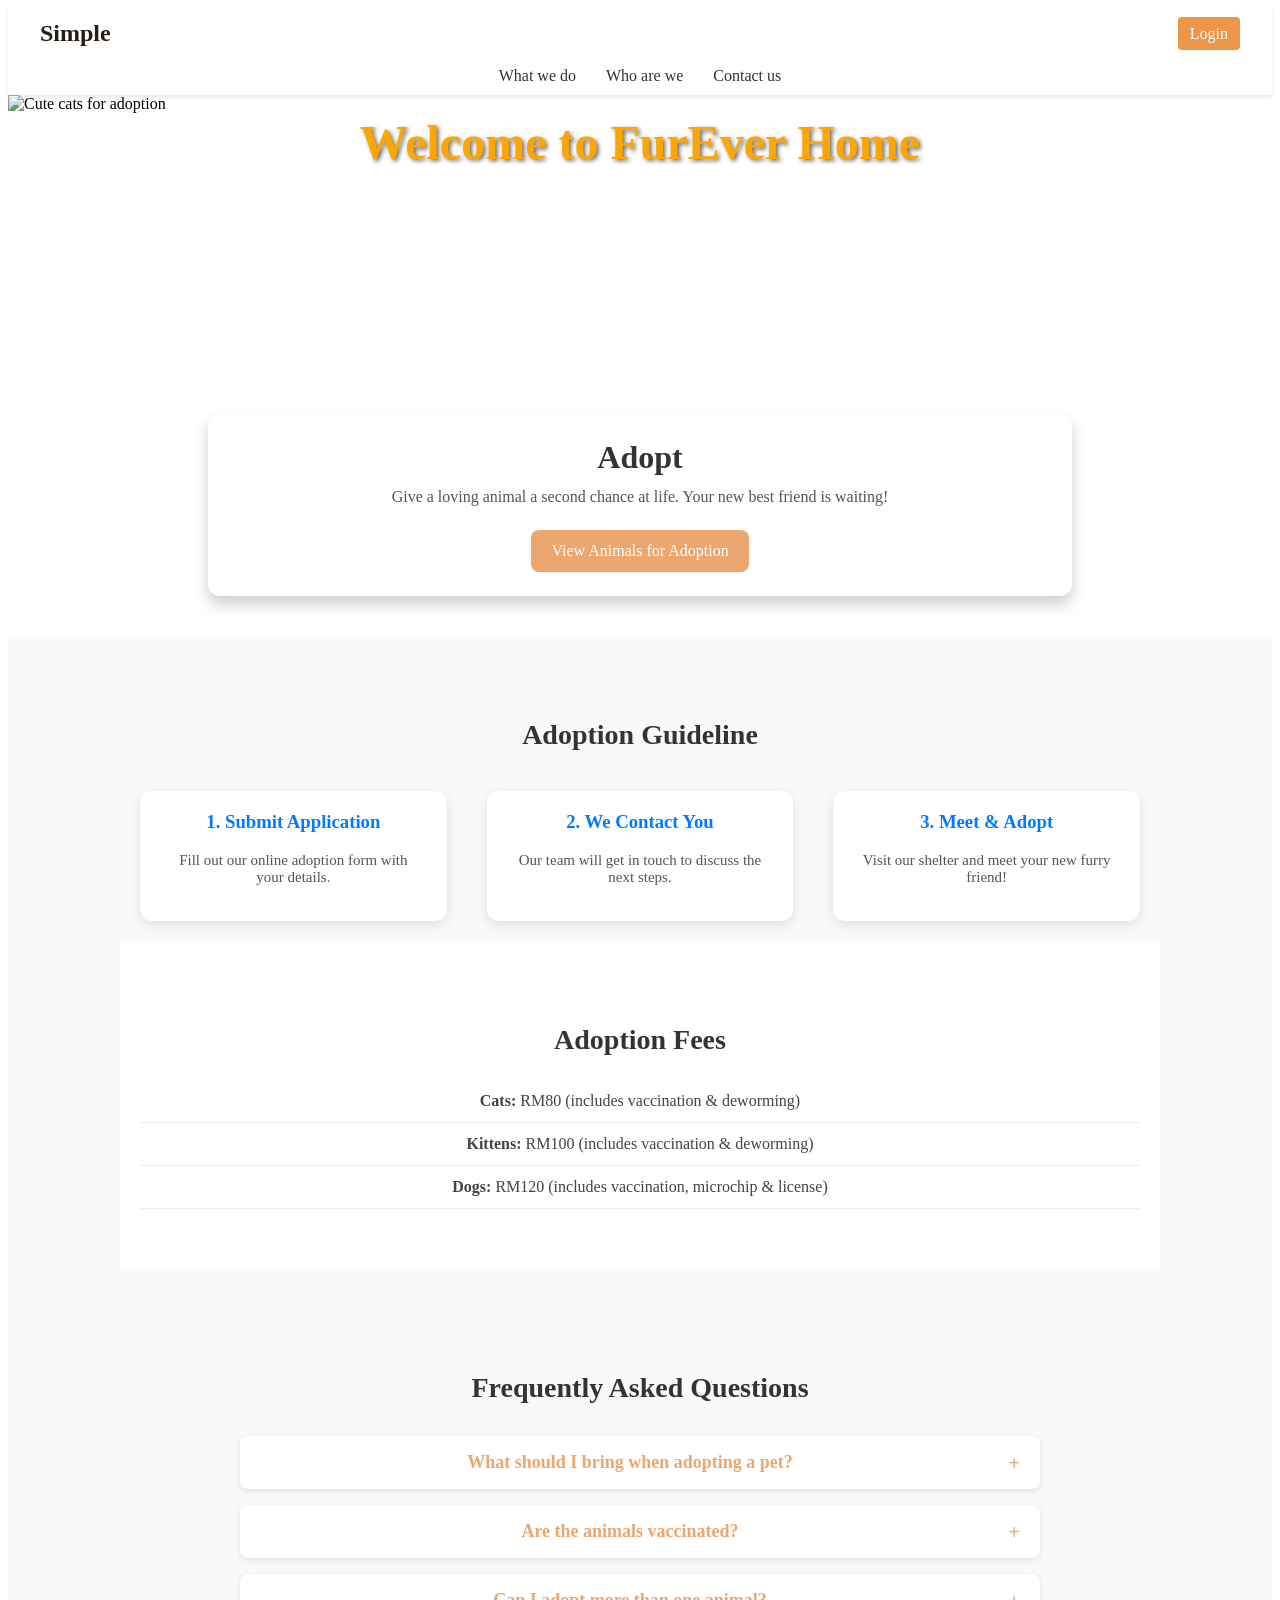
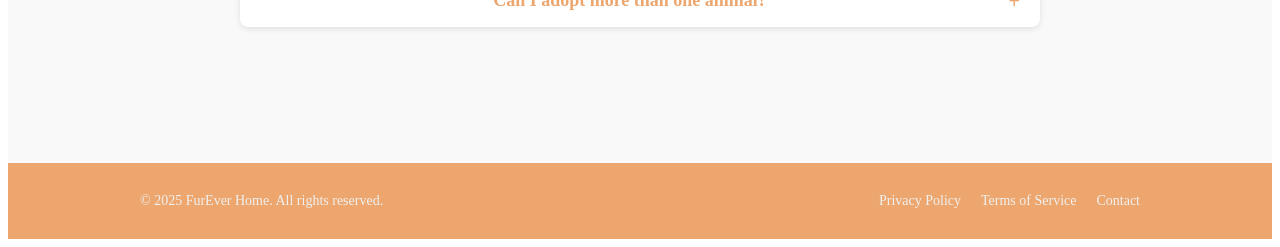
==== index.html @ b03e03f4 "Co-authored-by: Sioh Ying Yi <siohyingyi@users.noreply.github.com> Co-authored-by: Tan Keqin <tkeqin" ====
<!DOCTYPE html>
<html lang="en">
<head>
  <meta charset="UTF-8" />
  <meta name="viewport" content="width=device-width, initial-scale=1.0"/>
  <title>FurEver Home</title>
  <link rel="stylesheet" href="style.css" />

  <!--Favicon-->
  <link rel="icon" href="favicon.ico" type="image/x-icon" />
</head>
<body>
  <nav>
    <div class="container">
      <a href="index.html" class="brand">Simple</a>
      <ul class="nav-links">
        <li><a href="login.php" class="btn-adopt">Login</a></li>
        
      </ul>
      <div class="menu-toggle">☰</div>
    </div>

    <!-- Bottom Centered Navigation -->
    <div class="bottom-nav">
      <ul class="centered-links">
        <li><a href="#">What we do</a></li>
        <li><a href="#">Who are we</a></li>
        <li><a href="#">Contact us</a></li>
      </ul>
    </div>
  </nav>

  <main>
    <div class="hero-section">
      <img src="img/banner.jpg" alt="Cute cats for adoption" class="hero-image" />
      <h1 class="hero-text">Welcome to FurEver Home</h1>
    </div>

    <!-- Floating Card Section -->
  <div class="adopt-box">
    <h2>Adopt</h2>
    <p>Give a loving animal a second chance at life. Your new best friend is waiting!</p>
    <a href="cats_list_guest.html" class="adopt-btn">View Animals for Adoption</a>
  </div>

    <section class="adoption-steps">
    <h2>Adoption Guideline</h2>
    <div class="steps-container">
      <div class="step">
        <h3>1. Submit Application</h3>
        <p>Fill out our online adoption form with your details.</p>
      </div>
      <div class="step">
        <h3>2. We Contact You</h3>
        <p>Our team will get in touch to discuss the next steps.</p>
      </div>
      <div class="step">
        <h3>3. Meet & Adopt</h3>
        <p>Visit our shelter and meet your new furry friend!</p>
      </div>
    </div>   
  
    <section class="adoption-fees">
      <h2>Adoption Fees</h2>
      <ul>
        <li><strong>Cats:</strong> RM80 (includes vaccination & deworming)</li>
        <li><strong>Kittens:</strong> RM100 (includes vaccination & deworming)</li>
        <li><strong>Dogs:</strong> RM120 (includes vaccination, microchip & license)</li>
      </ul>
    </section>

    <section class="adoption-faqs">
        <h2>Frequently Asked Questions</h2>

        <details>
          <summary>What should I bring when adopting a pet?</summary>
          <p>You’ll need to bring your identification and payment. We also recommend bringing a carrier or leash.</p>
        </details>

      <details>
        <summary>Are the animals vaccinated?</summary>
        <p>Yes. All animals are vaccinated, dewormed, and medically checked before adoption.</p>
      </details>

      <details>
        <summary>Can I adopt more than one animal?</summary>
        <p>Yes, depending on availability and your home readiness assessment.</p>
      </details>
    </section>
  </main>

  <footer class="site-footer">
  <div class="footer-container">
    <div class="footer-left">
      <p>&copy; 2025 FurEver Home. All rights reserved.</p>
    </div>
    <div class="footer-right">
      <a href="#">Privacy Policy</a>
      <a href="#">Terms of Service</a>
      <a href="#">Contact</a>
    </div>
  </div>
</footer>

</body>
</html>
---- style.css ----
nav {
  background: #fff;
  box-shadow: 0 2px 4px rgba(0,0,0,0.1);
}

nav .container {
  display: flex;
  justify-content: space-between;
  align-items: center;
  max-width: 1200px;
  margin: 0 auto;
  padding: 12px 24px;
}

/* Hamburger toggle (hidden on desktop) */
.menu-toggle {
  display: none;
  font-size: 1.5rem;
  background: none;
  border: none;
  cursor: pointer;
}

/* Brand title */
.brand {
  font-size: 1.5rem;
  font-weight: bold;
  color: #251d17;
  text-decoration: none;
}

/* Nav links, inline */
.nav-links {
  display: flex;
  gap: 20px;
  list-style: none;
  margin: 0;
  padding: 0;
}

.nav-links a {
  text-decoration: none;
  color: #251d17;
  padding: 8px 12px;
  font-weight: 500;
  transition: color 0.3s;
}

.nav-links a:hover {
  color: #ed9647;
}

/* Primary button style */
.nav-links .btn-adopt {
  background: #ed9647;
  color: #fff;
  border-radius: 4px;
  transition: background 0.3s;
}

.nav-links .btn-adopt:hover {
  background: #d5843e;
}

/* Responsive: show hamburger, hide links */
@media (max-width: 768px) {
  .menu-toggle {
    display: block;
  }
  .nav-links {
    display: none;
  }
}


/* ==============================
   CAT LIST & CARDS
   ============================== */
.cat-list {
  display: grid;
  grid-template-columns: repeat(auto-fill, minmax(220px, 1fr));
  gap: 24px;
  max-width: 1200px;
  margin: 0 auto;
  padding: 24px;
}

.cat-card {
  background: #fff;
  border-radius: 8px;
  box-shadow: 0 1px 3px rgba(0,0,0,0.1);
  display: flex;
  flex-direction: column;
  overflow: hidden;
}

.cat-card img {
  width: 100%;
  height: 160px;
  object-fit: cover;
}

.cat-card .info {
  flex: 1;
  padding: 16px;
}

.cat-card h2 {
  margin: 0 0 8px;
  font-size: 1.25rem;
  color: #251d17;
}

.cat-card p {
  margin: 4px 0;
  font-size: 0.9rem;
  color: #555;
}

.cat-card .actions {
  display: flex;
  gap: 8px;
  padding: 16px;
  border-top: 1px solid #eee;
}

.cat-card .actions a {
  flex: 1;
  text-align: center;
  padding: 8px 0;
  border-radius: 4px;
  text-decoration: none;
  font-weight: 500;
  transition: background 0.3s;
}

.cat-card .actions .btn-detail {
  background: #f5f5f5;
  color: #251d17;
}

.cat-card .actions .btn-detail:hover {
  background: #eee;
}

.cat-card .actions .btn-adopt {
  background: #ed9647;
  color: #fff;
}

.cat-card .actions .btn-adopt:hover {
  background: #d5843e;
}


/*login*/
body.account-login {
  background: #f9f9f9;
  font-family: 'Helvetica Neue', Arial, sans-serif;
  color: #251d17;
}
.account-container {
  max-width: 380px;
  margin: 60px auto;
  background: #fff;
  padding: 32px;
  box-shadow: 0 2px 6px rgba(0,0,0,0.1);
  border-radius: 8px;
}

/* 2. Headings */
.reset-password h2,
.login-form h1, .register-form h1 {
  margin: 0 0 8px;
  font-weight: 400;
  font-style: bold;
}
.reset-password p {
  margin: 0 0 24px;
  color: #555;
  font-size: 0.95rem;
}

/* 3. Forms */
form {
  display: flex;
  flex-direction: column;
}
label {
  margin-bottom: 4px;
  font-weight: 500;
  font-size: 0.95rem;
}
input {
  margin-bottom: 20px;
  padding: 10px 12px;
  border: 1px solid #ddd;
  border-radius: 4px;
  font-size: 1rem;
}

/* 4. Buttons & links */
.btn {
  background: #ed9647;
  color: #fff;
  border: none;
  border-radius: 4px;
  padding: 12px 0;
  font-size: 1rem;
  cursor: pointer;
  text-align: center;
  text-decoration: none;
  margin-bottom: 12px;
  transition: background 0.3s;
}
.btn:hover {
  background: #d5843e;
}
.btn.cancel {
  background: transparent;
  color: #251d17;
  border: 1px solid #ddd;
}
.btn.cancel:hover {
  background: #f5f5f5;
}

/* 5. Utility links */
.forgot-password {
  text-align: right;
  margin-top: 5px;
  margin-bottom: 10px;
}

.forgot-password a,
.create-account a, 
.cancel a {
  color: #251d17;
  text-decoration: none;
  font-weight: 500;

}
.forgot-password a:hover,
.create-account a:hover,
 .cancel a:hover{
  text-decoration: underline;
}
.create-account {
  text-align: center;
  margin-top: 12px;
}

/*dashboard menu*/
/* Bottom Nav: centered links below */
.bottom-nav {
  margin-top: 8px;
  padding-bottom: 10px;
}

.centered-links {
  list-style: none;
  display: flex;
  justify-content: center;
  gap: 30px;
  margin: 0;
  padding: 0;
}

.centered-links li a {
  text-decoration: none;
  color: #333;
  font-weight: 500;
  transition: color 0.3s;
}

.centered-links li a:hover {
  color: #ed9647;
}

.hero-section {
  position: relative;
  width: 100%;
  height: 400px; /* Adjust height as needed */
  overflow: hidden;
}

.hero-image {
  width: 100%;
  height: 100%;
  object-fit: cover; /* This keeps the image full-size without stretching */
}

.hero-text {
  position: absolute;
  top: 20px; /* Distance from top */
  left: 50%;
  transform: translateX(-50%);
  color: orange;
  font-size: 48px;
  font-weight: bold;
  text-shadow: 2px 2px 4px rgba(0,0,0,0.6);
  margin: 0;
}

/* Floating Box */
.adopt-box {
  background-color: #ffffff;
  box-shadow: 0 8px 16px rgba(0,0,0,0.2);
  width: 80%;
  max-width: 800px;
  margin: -80px auto 40px auto; /* Pulls box up over image */
  padding: 24px 32px;
  text-align: center;
  border-radius: 12px;
  position: relative;
  z-index: 1;
}

.adopt-box h2 {
  margin: 0;
  font-size: 32px;
  color: #333;
}

.adopt-box p {
  margin: 12px 0 24px;
  color: #555;
  font-size: 16px;
}

.adopt-btn {
  display: inline-block;
  background-color: rgb(236, 166, 110);
  color: #fff;
  padding: 12px 20px;
  text-decoration: none;
  border-radius: 8px;
  font-weight: 500;
  transition: background-color 0.3s ease;
}

.adopt-btn:hover {
  background-color: #0056b3;
}

/*adoption guideline*/
.adoption-steps {
  background-color: #f9f9f9;
  padding: 60px 20px;
  text-align: center;
}

.adoption-steps h2 {
  font-size: 28px;
  margin-bottom: 40px;
  color: #333;
}

.steps-container {
  display: flex;
  flex-direction: row;
  justify-content: center;
  gap: 40px;
  flex-wrap: wrap;
  max-width: 1000px;
  margin: auto;
}

.step {
  background-color: #fff;
  padding: 20px 24px;
  border-radius: 12px;
  box-shadow: 0 4px 12px rgba(0,0,0,0.1);
  max-width: 280px;
  flex: 1;
}

.step h3 {
  margin-top: 0;
  color: #007bff;
}

.step p {
  color: #555;
  font-size: 15px;
}

/*adoption fees*/
.adoption-fees {
  background-color: #fff;
  padding: 60px 20px;
  max-width: 1000px;
  margin: 20px auto;
  text-align: center;

}

.adoption-fees h2 {
  font-size: 28px;
  margin-bottom: 24px;
  color: #333;
}

.adoption-fees ul {
  list-style-type: none;
  padding: 0;
  margin: 0;
}

.adoption-fees li {
  font-size: 16px;
  padding: 12px 0;
  border-bottom: 1px solid #eee;
  color: #444;
}

/*adoption faqs*/
.adoption-faqs {
  background-color: #f9f9f9;
  padding: 60px 20px;
  max-width: 800px;
  margin: auto;
  border-radius: 8px;
}

.adoption-faqs h2 {
  font-size: 28px;
  margin-bottom: 32px;
  text-align: center;
  color: #333;
}

details {
  margin-bottom: 16px;
  padding: 16px 20px;
  background: #fff;
  border-radius: 8px;
  box-shadow: 0 2px 6px rgba(0,0,0,0.1);
  position: relative;
}

summary {
  font-size: 18px;
  font-weight: 600;
  color: rgb(236, 166, 110);
  cursor: pointer;
  list-style: none;
  padding-right: 20px;
  position: relative;
}

/* Remove default triangle */
summary::-webkit-details-marker {
  display: none;
}
summary::marker {
  display: none;
}

/* Plus/Minus Icon */
summary::after {
  content: "+";
  position: absolute;
  right: 0;
  top: 0;
  font-size: 20px;
  color: rgb(236, 166, 110);
}

/* When open, change to minus */
details[open] summary::after {
  content: "−";
}

details p {
  margin: 8px 0 0;
  color: #555;
  font-size: 15px;
}



/*footer*/
.site-footer {
  background-color: rgb(236, 166, 110);
  color: #f0f0f0;
  padding: 30px 20px;
  font-size: 14px;
}

.footer-container {
  max-width: 1000px;
  margin: auto;
  display: flex;
  justify-content: space-between;
  flex-wrap: wrap;
  align-items: center;
}

.footer-left p {
  margin: 0;
}

.footer-right {
  display: flex;
  gap: 20px;
  flex-wrap: wrap;
}

.footer-right a {
  color: #f0f0f0;
  text-decoration: none;
  transition: color 0.3s;
}

.footer-right a:hover {
  color: #007bff;
}

/*adoptform*/

.adoptform-container {
    max-width: 1000px; 
    margin: 60px auto;
    background: #fff;
    padding: 40px;  
    box-shadow: 0 2px 6px rgba(0,0,0,0.1);
    border-radius: 8px;
    align-items: flex-start;
}

.form-group {
    display: flex;
    flex-direction: column;  
    margin-bottom: 16px;  
    text-align: left;
    flex: 1;
}

.form-group label {
    font-weight: bold;
    margin-bottom: 6px;  
    font-size: 16px;
}

.form-group input,
.form-group select,
.form-group textarea {
    padding: 10px;
    font-size: 16px;
    border: 1px solid #ddd;
    border-radius: 4px;
    width: 100%;  
}

.form-row {
    display: flex;
    justify-content: space-between;
    margin-left: 0;
    gap: 50px;
}

.radio-group-centered {
  display: flex;
  flex-direction: column;
  align-items: flex-start;     
  gap: 10px;
  margin-top: 10px;
}

.radio-option {
  display: flex;
  align-items: center;
  font-size: 16px;
  color: #000;
}

.radio-option input[type="radio"] {
  margin-right: 8px;
}


/*user profile*/
.profile-container {
  display: flex;
  gap: 30px;
  max-width: 800px;
  margin: 30px auto;
  padding: 20px;
  background-color: #fdfdfd;
  border-radius: 12px;
  box-shadow: 0 4px 10px rgba(0,0,0,0.08);
  align-items: flex-start;
  font-family: sans-serif;
}

/* Left section: Avatar + name */
.profile-left {
  text-align: center;
  flex: 0 0 150px;
}

.profile-avatar {
  width: 150px;
  height: 150px;         /* Equal height = square */
  border-radius: 10px;  
  object-fit: cover;
  margin-bottom: 10px;
  border: solid #0056b3;
}

/* Right section: Welcome and form */
.profile-right {
  flex: 1;
}

.welcome-text {
  font-size: 18px;
  font-weight: 600;
  margin-bottom: 10px;
}

input {
  display: block;
  width: 100%;
  padding: 10px;
  margin: 8px 0;
  border: 1px solid #ccc;
  border-radius: 6px;
}

/* Button Styles */
.edit-btn,
.save-btn,
.cancel-btn {
  padding: 8px 18px;
  border-radius: 6px;
  border: none;
  cursor: pointer;
  font-size: 14px;
  margin-right: 10px;
}

.edit-btn, .save-btn {
  background-color: #4CAF50;
  color: white;
}

.cancel-btn {
  background-color: #ccc;
  color: #333;
}

/*dash*/

.user-dashboard {
  max-width: 800px;
  margin: 30px auto;
  padding: 20px;
  background: #fdfdfd;
  border-radius: 12px;
  box-shadow: 0 4px 10px rgba(0,0,0,0.08);
  font-family: Arial, sans-serif;
}

/* Tabs */
.profile-tabs {
  display: flex;
  gap: 10px;
  margin-bottom: 20px;
  flex-wrap: wrap;
}

.tab-button {
  flex: 1;
  padding: 10px 14px;
  background: #eee;
  border: none;
  border-radius: 6px;
  cursor: pointer;
  transition: 0.2s;
}

.tab-button:hover {
  background: #ddd;
}

.tab-button.active-tab {
  background: #4CAF50;
  color: white;
}

/* Tab Content */
.tab-content {
  display: none;
}

.tab-content ul {
  list-style: none;
  padding-left: 0;
}

.tab-content li {
  padding: 8px 0;
  border-bottom: 1px solid #ccc;
}

.feedback-form textarea {
  width: 100%;
  min-height: 80px;
  padding: 10px;
  margin-bottom: 10px;
  border-radius: 6px;
  border: 1px solid #ccc;
  resize: vertical;
}

.feedback-form button {
  background: #4CAF50;
  color: white;
  padding: 8px 14px;
  border: none;
  border-radius: 6px;
  cursor: pointer;
}
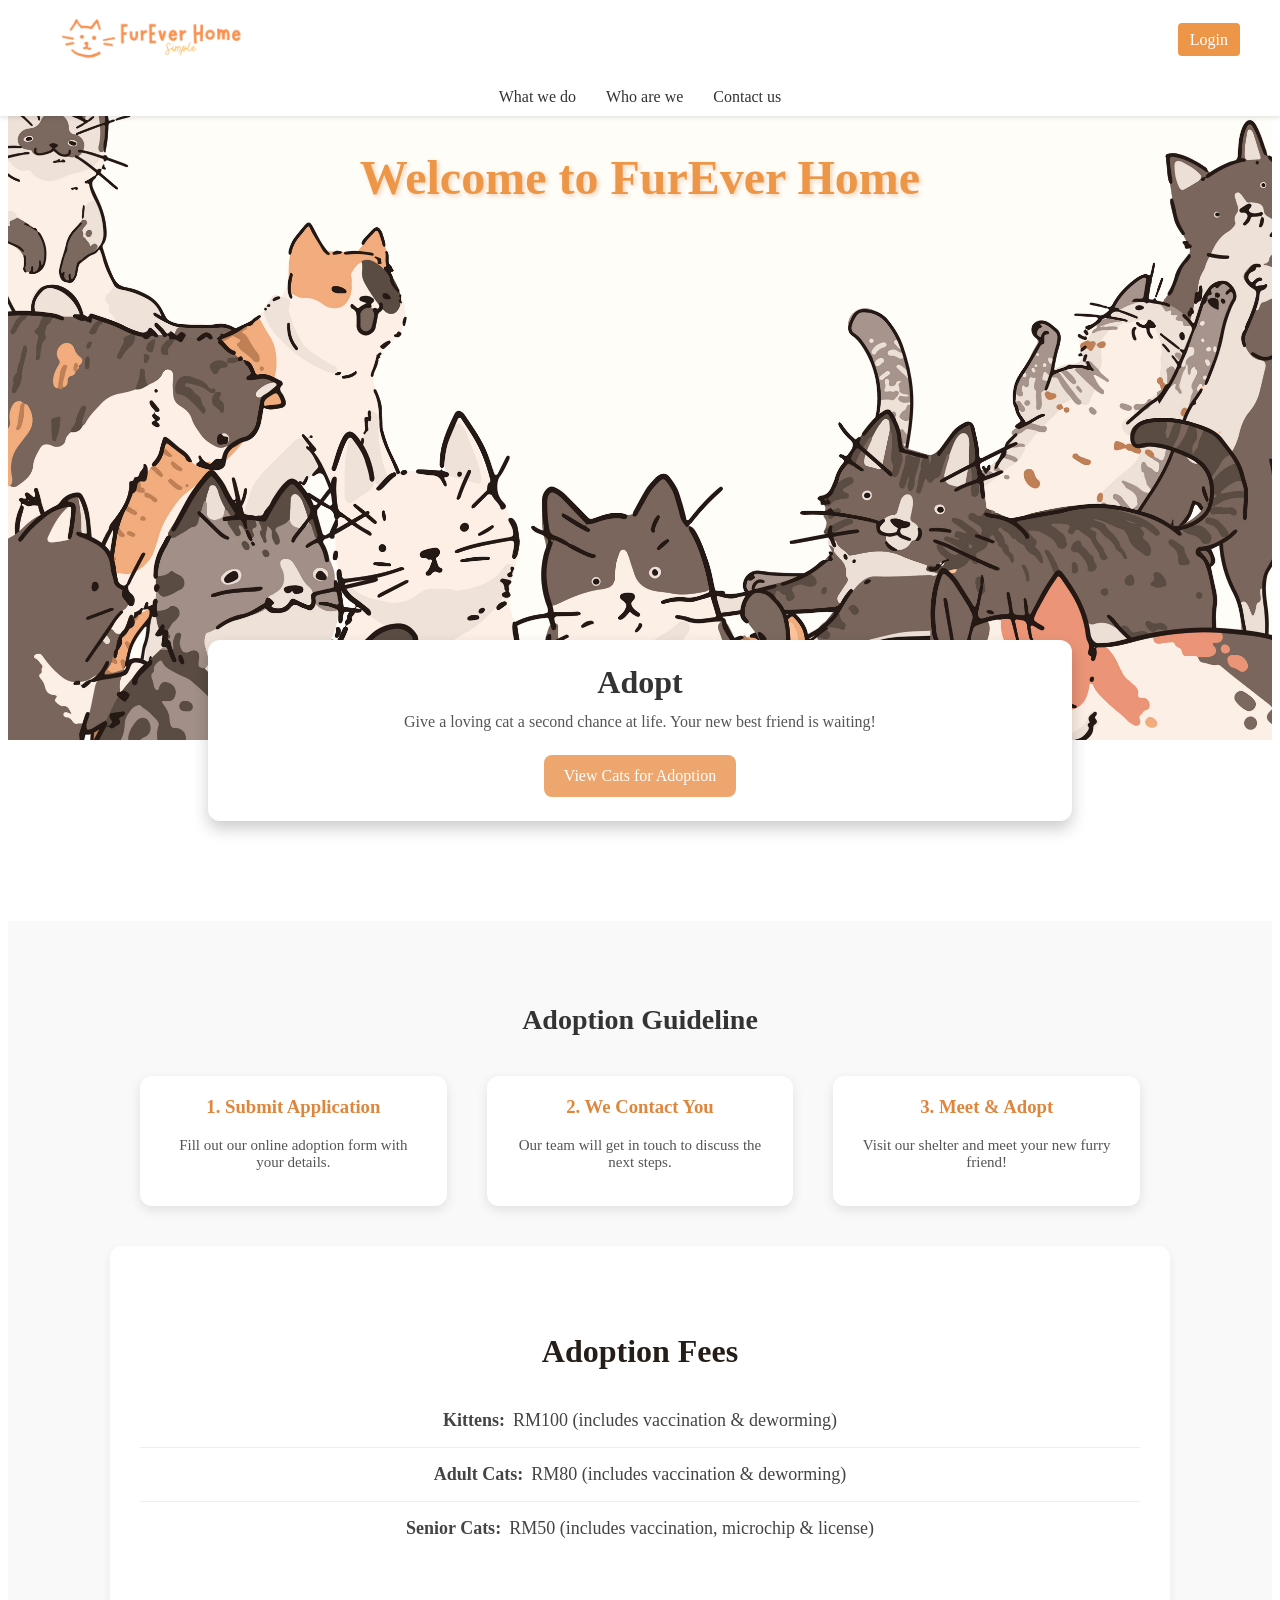
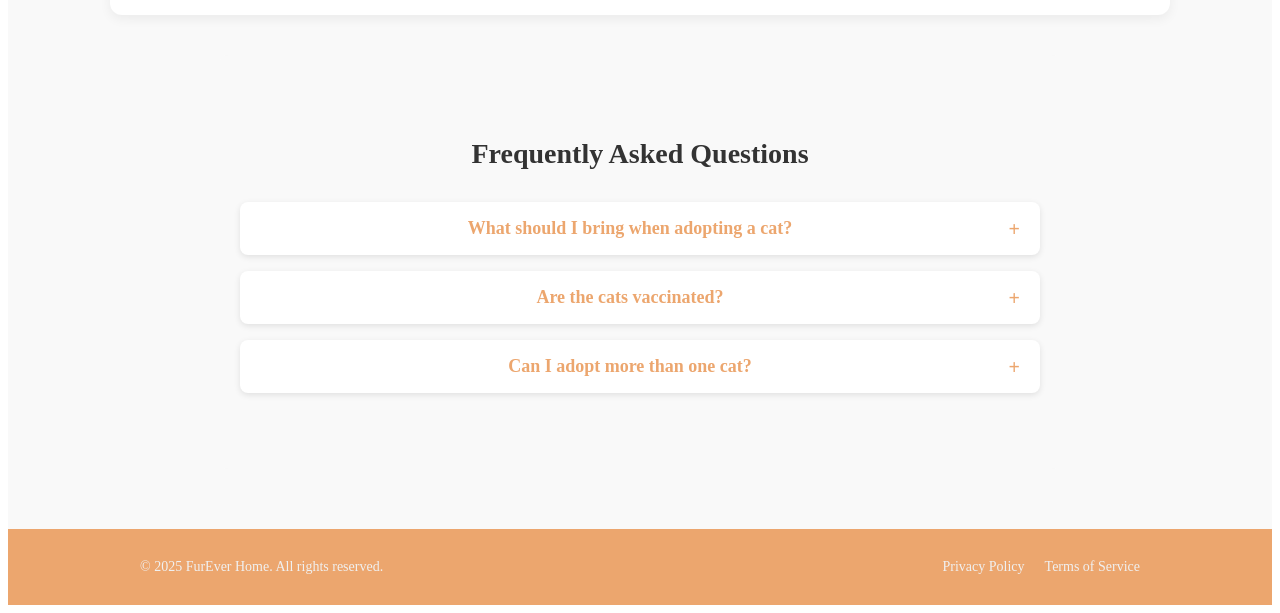
==== commit a0389bfa: "yes" ====
--- a/index.html
+++ b/index.html
@@ -7,29 +7,46 @@
   <link rel="stylesheet" href="style.css" />
 
   <!--Favicon-->
-  <link rel="icon" href="favicon.ico" type="image/x-icon" />
+  <link rel="icon" href="img/favicon.ico" type="image/x-icon" />
 </head>
 <body>
   <nav>
     <div class="container">
-      <a href="index.html" class="brand">Simple</a>
+      <!-- Dynamic logo link -->
+      <a href="index.html" class="brand">
+        <img src="img/fureverhomeLogo.png" alt="FureverHome Logo">
+      </a>
       <ul class="nav-links">
         <li><a href="login.php" class="btn-adopt">Login</a></li>
-        
       </ul>
-      <div class="menu-toggle">☰</div>
+      <div class="menu-toggle" id="menu-toggle">☰</div>
     </div>
+
+    
 
     <!-- Bottom Centered Navigation -->
     <div class="bottom-nav">
       <ul class="centered-links">
-        <li><a href="#">What we do</a></li>
-        <li><a href="#">Who are we</a></li>
-        <li><a href="#">Contact us</a></li>
+        <li><a href="what_We_do.html">What we do</a></li>
+        <li><a href="who_we_are.html">Who are we</a></li>
+        <li><a href="contact_us.html">Contact us</a></li>
       </ul>
     </div>
   </nav>
 
+  <section id="dashboard">
+  <div class="side-menu" id="side-menu">
+  <ul>
+    <li><a href="login.php" class="btn-adopt">Login</a></li>
+    <li><a href="register.php" class="btn-adopt">Sign Up</a></li> 
+    <li><a href="cat_list_guest.php" class="btn-adopt">Cat List</a></li> 
+    <li><a href="index.html" class="btn-adopt">Home</a></li> 
+
+  </ul>
+  </div>
+  </section>
+
+<section>
   <main>
     <div class="hero-section">
       <img src="img/banner.jpg" alt="Cute cats for adoption" class="hero-image" />
@@ -37,11 +54,11 @@
     </div>
 
     <!-- Floating Card Section -->
-  <div class="adopt-box">
-    <h2>Adopt</h2>
-    <p>Give a loving animal a second chance at life. Your new best friend is waiting!</p>
-    <a href="cats_list_guest.html" class="adopt-btn">View Animals for Adoption</a>
-  </div>
+    <div class="adopt-box">
+      <h2>Adopt</h2>
+      <p>Give a loving cat a second chance at life. Your new best friend is waiting!</p>
+      <a href="cat_list_guest.php" class="adopt-btn">View Cats for Adoption</a>
+    </div>
 
     <section class="adoption-steps">
     <h2>Adoption Guideline</h2>
@@ -63,9 +80,9 @@
     <section class="adoption-fees">
       <h2>Adoption Fees</h2>
       <ul>
-        <li><strong>Cats:</strong> RM80 (includes vaccination & deworming)</li>
         <li><strong>Kittens:</strong> RM100 (includes vaccination & deworming)</li>
-        <li><strong>Dogs:</strong> RM120 (includes vaccination, microchip & license)</li>
+        <li><strong>Adult Cats:</strong> RM80 (includes vaccination & deworming)</li>
+        <li><strong>Senior Cats:</strong> RM50 (includes vaccination, microchip & license)</li>
       </ul>
     </section>
 
@@ -73,22 +90,22 @@
         <h2>Frequently Asked Questions</h2>
 
         <details>
-          <summary>What should I bring when adopting a pet?</summary>
+          <summary>What should I bring when adopting a cat?</summary>
           <p>You’ll need to bring your identification and payment. We also recommend bringing a carrier or leash.</p>
         </details>
 
       <details>
-        <summary>Are the animals vaccinated?</summary>
-        <p>Yes. All animals are vaccinated, dewormed, and medically checked before adoption.</p>
+        <summary>Are the cats vaccinated?</summary>
+        <p>Yes. All cats are vaccinated, dewormed, and medically checked before adoption.</p>
       </details>
 
       <details>
-        <summary>Can I adopt more than one animal?</summary>
+        <summary>Can I adopt more than one cat?</summary>
         <p>Yes, depending on availability and your home readiness assessment.</p>
       </details>
     </section>
   </main>
-
+</section>
   <footer class="site-footer">
   <div class="footer-container">
     <div class="footer-left">
@@ -97,11 +114,12 @@
     <div class="footer-right">
       <a href="#">Privacy Policy</a>
       <a href="#">Terms of Service</a>
-      <a href="#">Contact</a>
+      
     </div>
   </div>
 </footer>
 
+<script src="menu.js"></script>
 </body>
 </html>
 
--- a/style.css
+++ b/style.css
@@ -1,7 +1,23 @@
+
+
 nav {
   background: #fff;
   box-shadow: 0 2px 4px rgba(0,0,0,0.1);
-}
+  position: fixed;
+    top: 0;
+    left: 0;
+    width: 100%;
+  z-index: 1000;
+}
+
+section{
+  margin-top: 100px;
+}
+
+.register-form, .login-form {
+  margin-top: 0;
+}
+
 
 nav .container {
   display: flex;
@@ -29,6 +45,10 @@
   text-decoration: none;
 }
 
+.brand img {
+  height: 50px;
+}
+
 /* Nav links, inline */
 .nav-links {
   display: flex;
@@ -56,21 +76,111 @@
   color: #fff;
   border-radius: 4px;
   transition: background 0.3s;
+  
 }
 
 .nav-links .btn-adopt:hover {
   background: #d5843e;
+  color: #fff; 
+}
+
+/* Initial setup for the side menu */
+.side-menu {
+  position: fixed;
+  top: calc(var(--navbar-height, 82.5px)); /* Default value 82px, can be adjusted dynamically */
+  right: -250px; /* Hide menu offscreen initially */
+  width: 250px;
+  height: 100%;
+  background-color: #fff;
+  box-shadow: -2px 0 5px rgba(0, 0, 0, 0.2);
+  z-index: 1000;
+  transition: right 0.3s ease; /* Slide effect */
+}
+
+#dashboard .side-menu, #index .side-menu {
+  top: calc(36.5px + var(--navbar-height, 82px)); /* Adjust for dashboard page if needed */
+}
+
+/* When the menu is active, slide it in */
+.side-menu.open {
+  right: 0;
+}
+
+/* Style for the menu items */
+.side-menu ul {
+  list-style: none;
+  padding: 20px;
+  margin: 0;
+}
+
+.side-menu ul li {
+  margin-bottom: 20px;
+}
+
+.side-menu ul li a {
+  text-decoration: none;
+  color: #251d17;
+  font-weight: 500;
+  font-size: 18px;
+  display: block;
+}
+
+/* Hamburger button style */
+.menu-toggle {
+  font-size: 2rem;
+  cursor: pointer;
+  padding: 10px;
 }
 
 /* Responsive: show hamburger, hide links */
 @media (max-width: 768px) {
+  section{
+    margin-top: 130px;
+  }
   .menu-toggle {
     display: block;
   }
   .nav-links {
     display: none;
   }
-}
+  .cat-list {
+    display: grid;
+    grid-template-columns: repeat(2, 1fr); /* Create 2 columns */
+    gap: 16px; /* Adjust the gap between items */
+    max-width: 100%; /* Ensure the container takes the full width */
+    padding: 16px;
+  }
+
+  .cat-card {
+    max-width: 80%; /* Ensure the card takes up the full available width */
+    margin: 0 auto; /* Center the card within the grid */
+  }
+}
+
+@media (min-width: 769px) {
+  /* Hide the side menu on larger screens */
+  .side-menu {
+    display: none;
+  }
+
+  /* Show normal navigation links on larger screens */
+  .nav-links {
+    display: flex; /* Show the normal navbar links */
+  }
+
+  /* Hide hamburger menu button on larger screens */
+  .menu-toggle {
+    display: none;
+  }
+
+    body.menu-open {
+    padding-right: 0; /* No content shift when menu is not shown */
+  }
+
+  
+
+}
+
 
 
 /* ==============================
@@ -95,9 +205,20 @@
 }
 
 .cat-card img {
-  width: 100%;
-  height: 160px;
-  object-fit: cover;
+    max-width: 100%;
+    object-fit: cover;
+    border-radius: 12px;
+    box-shadow: 0 4px 8px rgba(0, 0, 0, 0.2);
+    margin-top: 10px;
+    transition: transform 0.3s ease;
+    text-align: center;
+    
+}
+
+
+
+.cat-card img:hover,.cat-image:hover  {
+    transform: scale(1.05);
 }
 
 .cat-card .info {
@@ -150,6 +271,50 @@
 
 .cat-card .actions .btn-adopt:hover {
   background: #d5843e;
+}
+/* Enhanced Cat Detail Container */
+.catdetail-container {
+  margin-top: 120px;
+  padding: 50px;
+  max-width: 800px;
+  margin-left: auto;
+  margin-right: auto;
+  border: 1px solid #ddd;
+  border-radius: 12px;
+  background-color: #fff;
+  box-shadow: 0 8px 16px rgba(0,0,0,0.1);
+  margin-bottom: 20px;
+}
+
+/* Cat Image Styling */
+.cat-image {
+    max-width: 20%;
+    object-fit: cover;
+    border-radius: 12px;
+    box-shadow: 0 4px 8px rgba(0, 0, 0, 0.2);
+    margin-top: 10px;
+    transition: transform 0.3s ease;
+}
+
+.cat-image:hover {
+  transform: scale(1.05);
+}
+
+/* Headings and Text */
+.catdetail-container h2 {
+  font-size: 2rem;
+  color: #251d17;
+  margin-bottom: 16px;
+}
+
+.catdetail-container p {
+  font-size: 1rem;
+  color: #555;
+  line-height: 1.5;
+}
+
+.catdetail-container strong {
+  color: #ed9647;
 }
 
 
@@ -255,6 +420,7 @@
 .bottom-nav {
   margin-top: 8px;
   padding-bottom: 10px;
+
 }
 
 .centered-links {
@@ -280,26 +446,33 @@
 .hero-section {
   position: relative;
   width: 100%;
-  height: 400px; /* Adjust height as needed */
+  height: 50vw; /* Adjust height as needed */
   overflow: hidden;
+  /*margin-top: 2px;*/
+  z-index: 0;
 }
 
 .hero-image {
+  position: relative;
   width: 100%;
   height: 100%;
   object-fit: cover; /* This keeps the image full-size without stretching */
+  display: block;
+  z-index: 0;
 }
 
 .hero-text {
+    font-family: 'Comic Sans MS', 'Chalkboard SE', 'Patrick Hand', cursive;
   position: absolute;
-  top: 20px; /* Distance from top */
+  top: 50px; /* Distance from top */
   left: 50%;
   transform: translateX(-50%);
-  color: orange;
+  color: #ed9647;
   font-size: 48px;
   font-weight: bold;
-  text-shadow: 2px 2px 4px rgba(0,0,0,0.6);
+  text-shadow: 2px 2px 4px rgba(240, 208, 179, 0.904);
   margin: 0;
+  text-align: center;
 }
 
 /* Floating Box */
@@ -308,7 +481,7 @@
   box-shadow: 0 8px 16px rgba(0,0,0,0.2);
   width: 80%;
   max-width: 800px;
-  margin: -80px auto 40px auto; /* Pulls box up over image */
+  margin: -100px auto 40px auto; /* Pulls box up over image */
   padding: 24px 32px;
   text-align: center;
   border-radius: 12px;
@@ -340,7 +513,7 @@
 }
 
 .adopt-btn:hover {
-  background-color: #0056b3;
+  background-color: rgb(177, 124, 82);
 }
 
 /*adoption guideline*/
@@ -373,11 +546,17 @@
   box-shadow: 0 4px 12px rgba(0,0,0,0.1);
   max-width: 280px;
   flex: 1;
+  transition: transform 0.3s ease, box-shadow 0.3s ease;
+}
+
+.step:hover {
+  transform: translateY(-8px);
+  box-shadow: 0 8px 20px rgba(0, 0, 0, 0.15);
 }
 
 .step h3 {
   margin-top: 0;
-  color: #007bff;
+  color: rgb(223, 133, 60);
 }
 
 .step p {
@@ -388,17 +567,20 @@
 /*adoption fees*/
 .adoption-fees {
   background-color: #fff;
-  padding: 60px 20px;
+  padding: 60px 30px;
   max-width: 1000px;
-  margin: 20px auto;
+  margin: 40px auto;
   text-align: center;
+  border-radius: 12px;
+  box-shadow: 0 4px 12px rgba(0, 0, 0, 0.06);
 
 }
 
 .adoption-fees h2 {
-  font-size: 28px;
+  font-size: 32px;
+  font-weight: 600;
   margin-bottom: 24px;
-  color: #333;
+  color: #251d17;
 }
 
 .adoption-fees ul {
@@ -408,10 +590,19 @@
 }
 
 .adoption-fees li {
-  font-size: 16px;
-  padding: 12px 0;
+  font-size: 18px;
+  padding: 16px 0;
   border-bottom: 1px solid #eee;
   color: #444;
+  display: flex;
+  justify-content: center;
+  align-items: center;
+  gap: 8px;
+}
+
+
+.adoption-fees li:last-child {
+  border-bottom: none;
 }
 
 /*adoption faqs*/
@@ -437,6 +628,7 @@
   border-radius: 8px;
   box-shadow: 0 2px 6px rgba(0,0,0,0.1);
   position: relative;
+  transition: box-shadow 0.3s ease;
 }
 
 summary {
@@ -476,6 +668,7 @@
   margin: 8px 0 0;
   color: #555;
   font-size: 15px;
+  padding: 0; 
 }
 
 
@@ -564,8 +757,6 @@
   display: flex;
   flex-direction: column;
   align-items: flex-start;     
-  gap: 10px;
-  margin-top: 10px;
 }
 
 .radio-option {
@@ -580,147 +771,370 @@
 }
 
 
-/*user profile*/
-.profile-container {
-  display: flex;
-  gap: 30px;
-  max-width: 800px;
-  margin: 30px auto;
-  padding: 20px;
-  background-color: #fdfdfd;
+/*user dashboard profile*/
+.userbar-container {
+  margin-top: 5px;
+  display: flex;
+  align-items: center;
+  justify-content: space-between;
+  padding: 3rem 2rem 2rem 2rem;
+  background-color: white;
+  width: auto;
+  border-bottom: 1px solid #ccc;
+}
+
+.userbar-left {
+  display: flex;
+  align-items: center;
+}
+
+.userbar-avatar {
+  width: 50px;
+  height: 50px;
+  border-radius: 50%;
+  object-fit: cover;
+  margin-right: 1rem;
+}
+
+.userbar-greeting {
+  font-size: 1.2rem;
+  font-weight: 500;
+}
+
+.userbar-edit-button {
+  padding: 0.5rem 1rem;
+  font-size: 1rem;
+  border: none;
+  border-radius: 4px;
+  background-color: rgb(236, 166, 110);
+  color: white;
+  cursor: pointer;
+  text-decoration: none;
+}
+
+.userbar-edit-button:hover {
+  background-color: rgb(197, 134, 82);
+}
+
+/* === Dashboard Cards Section === */
+
+.dashboard {
+  display: flex;
+  justify-content: space-between;
+  gap: 2rem;
+  flex-wrap: wrap;
+}
+
+
+/* Shared card style */
+.card {
+  flex: 1 1 45%;
+  background-color: #ffffff;
+  border: 1px solid #ddd;
+  border-radius: 8px;
+  padding: 1.5rem;
+  box-shadow: 0 2px 4px rgba(0, 0, 0, 0.05);
+  margin-bottom: 20px;
+}
+
+
+
+/* History items */
+.history-card {
+  flex: 1 1 45%;
+  background-color: #ffffff;
+  border: 1px solid #ddd;
+  border-radius: 8px;
+  padding: 1.5rem;
+  box-shadow: 0 2px 4px rgba(0, 0, 0, 0.05);
+  margin: 20px 60px 30px 60px;
+}
+
+.history-item {
+  border-top: 1px solid #eee;
+  padding: 1rem 0;
+  display: flex;
+  flex-direction: column;
+  gap: 0.5rem;
+
+}
+
+/* Info section with paragraph + button */
+.history-info {
+  display: flex;
+  justify-content: space-between;
+  align-items: center;
+}
+
+/* Feedback button */
+.toggle-feedback {
+  background-color: #ffd24a;
+  color: #000;
+  border: none;
+  border-radius: 4px;
+  padding: 0.4rem 0.8rem;
+  cursor: pointer;
+  font-size: 0.9rem;
+}
+
+.toggle-feedback:hover {
+  background-color: #e0a800;
+}
+
+.feedback-form {
+  display: none;
+  flex-direction: column;
+  background-color: #ffffff;
+  padding: 1.5rem;
+  margin-top: 1rem;
   border-radius: 12px;
-  box-shadow: 0 4px 10px rgba(0,0,0,0.08);
-  align-items: flex-start;
-  font-family: sans-serif;
-}
-
-/* Left section: Avatar + name */
-.profile-left {
+  box-shadow: 0 4px 20px rgba(0, 0, 0, 0.06);
+  border-left: 5px solid #ffc107;
+  transition: all 0.3s ease-in-out;
+  font-family: 'Segoe UI', Tahoma, Geneva, Verdana, sans-serif;
+    max-width: 100%;         /* Prevents form from overflowing parent */
+  box-sizing: border-box;  /* Includes padding in width calculation */
+}
+
+.feedback-form label {
+  font-weight: 600;
+  color: #333;
+  margin-bottom: 0.5rem;
+}
+
+.feedback-form textarea {
+  width: 100%;
+  padding: 0.75rem 1rem;
+  font-size: 1rem;
+  border-radius: 8px;
+  border: 1px solid #ccc;
+  background-color: #f9f9f9;
+  resize: vertical;
+  margin-bottom: 1rem;
+  transition: border-color 0.3s;
+    max-width: 100%;          /* Prevents text area from stretching beyond */
+  box-sizing: border-box;   /* Prevent padding from causing overflow */
+}
+
+.feedback-form textarea:focus {
+  outline: none;
+  border-color: #ffc107;
+  background-color: #fff;
+}
+
+.feedback-form button[type="submit"] {
+  align-self: flex-start;
+  padding: 0.6rem 1.4rem;
+  background-color: #ffc107;
+  color: white;
+  border: none;
+  border-radius: 8px;
+  font-size: 1rem;
+  cursor: pointer;
+  font-weight: 500;
+  transition: background-color 0.3s ease;
+}
+
+.feedback-form button[type="submit"]:hover {
+  background-color: rgb(236, 166, 110);
+}
+
+/* Optional: style the toggle button to match */
+.toggle-feedback {
+  margin-top: 1rem;
+  padding: 0.6rem 1.4rem;
+  background-color: rgb(236, 166, 110);
+  color: white;
+  border: none;
+  border-radius: 8px;
+  font-weight: 500;
+  cursor: pointer;
+  transition: background-color 0.3s ease;
+}
+
+.toggle-feedback:hover {
+  background-color: #deb744;
+}
+
+/* === Profile Page Styles === */
+
+.profile-page {
+  max-width: 600px;
+  margin: 2rem auto;
+  padding: 2rem;
+  border: 1px solid #ddd;
+  border-radius: 8px;
+  background-color: #fff;
+  box-shadow: 0 2px 8px rgba(0,0,0,0.05);
+}
+
+.profile-page h1 {
   text-align: center;
-  flex: 0 0 150px;
-}
-
-.profile-avatar {
-  width: 150px;
-  height: 150px;         /* Equal height = square */
-  border-radius: 10px;  
+  margin-bottom: 1.5rem;
+}
+
+.profile-form {
+  display: flex;
+  flex-direction: column;
+  gap: 1rem;
+}
+
+/* Avatar Section */
+.avatar-section {
+  display: flex;
+  flex-direction: column;
+  align-items: center;
+  gap: 0.5rem;
+}
+
+.avatar-section img {
+  width: 100px;
+  height: 100px;
+  border-radius: 50%;
   object-fit: cover;
-  margin-bottom: 10px;
-  border: solid #0056b3;
-}
-
-/* Right section: Welcome and form */
-.profile-right {
-  flex: 1;
-}
-
-.welcome-text {
-  font-size: 18px;
-  font-weight: 600;
-  margin-bottom: 10px;
-}
-
-input {
-  display: block;
-  width: 100%;
+  border: 2px solid #ccc;
+}
+
+.avatar-section input[type="file"] {
+  font-size: 0.9rem;
+}
+
+
+.profile-form label {
+  display: flex;
+  flex-direction: column;
+  font-weight: 500;
+}
+
+.profile-form input {
+  padding: 0.5rem;
+  font-size: 1rem;
+  border: 1px solid #ccc;
+  border-radius: 4px;
+}
+
+.form-buttons {
+  display: flex;
+  justify-content: space-between;
+  margin-top: 1.5rem;
+}
+
+.form-buttons button {
+  padding: 0.6rem 1.2rem;
+  font-size: 1rem;
+  border: none;
+  border-radius: 4px;
+  cursor: pointer;
+}
+
+#editBtn {
+  background-color: #ffc107;
+  color: white;
+}
+
+#editBtn:hover {
+  background-color: #ac8409;
+}
+
+#saveBtn {
+  background-color: #ffc107;
+  color: white;
+}
+
+#saveBtn:hover {
+  background-color: #987610;
+}
+
+#saveBtn:disabled {
+  background-color: #aaa;
+  cursor: not-allowed;
+}
+
+/* Align Edit and Cancel buttons with Feedback */
+.history-actions {
+  display: flex;
+  gap: 0.5rem;
+}
+
+/* Edit Button: orange like adopt */
+.btn-edit {
+  padding: 0.6rem 1.2rem;
+  background-color: #361bac;
+  color: white;
+  border: none;
+  border-radius: 8px;
+  font-size: 0.9rem;
+  cursor: pointer;
+  text-decoration: none;
+  transition: background-color 0.3s ease;
+}
+
+.btn-edit:hover {
+  background-color: #6749e1;
+}
+
+/* Cancel Button: red */
+.btn-cancel {
+  padding: 0.6rem 1.2rem;
+  background-color: #dc3545;
+  color: white;
+  border: none;
+  border-radius: 8px;
+  font-size: 0.9rem;
+  cursor: pointer;
+  text-decoration: none;
+  transition: background-color 0.3s ease;
+}
+
+.btn-cancel:hover {
+  background-color: #c82333;
+}
+
+.search-form {
+  display: flex;
+  flex-direction: row;      /* Force horizontal layout */
+  flex-wrap: nowrap;        /* Keep in one line */
+  align-items: baseline;
+  justify-content: center;
+  gap: 10px;                 /* Space between elements */
+  margin: 20px auto;
   padding: 10px;
-  margin: 8px 0;
+  overflow-x: auto;          /* Allow scroll on small screens */
+  box-sizing: border-box;
+}
+
+.search-form input,
+.search-form select,
+.search-form button {
+  padding: 10px;
+  font-size: 16px;
   border: 1px solid #ccc;
   border-radius: 6px;
-}
-
-/* Button Styles */
-.edit-btn,
-.save-btn,
-.cancel-btn {
-  padding: 8px 18px;
-  border-radius: 6px;
+  box-sizing: border-box;
+  height: 42px; 
+  align-items: baseline;
+  width: 200px;
+}
+
+.search-form button.btn-search {
+  width: 140px;
   border: none;
   cursor: pointer;
-  font-size: 14px;
-  margin-right: 10px;
-}
-
-.edit-btn, .save-btn {
-  background-color: #4CAF50;
-  color: white;
-}
-
-.cancel-btn {
-  background-color: #ccc;
-  color: #333;
-}
-
-/*dash*/
-
-.user-dashboard {
-  max-width: 800px;
-  margin: 30px auto;
-  padding: 20px;
-  background: #fdfdfd;
-  border-radius: 12px;
-  box-shadow: 0 4px 10px rgba(0,0,0,0.08);
-  font-family: Arial, sans-serif;
-}
-
-/* Tabs */
-.profile-tabs {
-  display: flex;
-  gap: 10px;
-  margin-bottom: 20px;
-  flex-wrap: wrap;
-}
-
-.tab-button {
-  flex: 1;
-  padding: 10px 14px;
-  background: #eee;
-  border: none;
+}
+
+.search-form button.btn-search:hover {
+  background-color: #b9b7b5;
+}
+
+.search-form a.btn-reset {
+  font-family: Arial;
+  color: #000;
+  font-size: 16px;
+  text-align: center;
+  text-decoration: none;
+  padding: 10px;
   border-radius: 6px;
-  cursor: pointer;
-  transition: 0.2s;
-}
-
-.tab-button:hover {
-  background: #ddd;
-}
-
-.tab-button.active-tab {
-  background: #4CAF50;
-  color: white;
-}
-
-/* Tab Content */
-.tab-content {
-  display: none;
-}
-
-.tab-content ul {
-  list-style: none;
-  padding-left: 0;
-}
-
-.tab-content li {
-  padding: 8px 0;
-  border-bottom: 1px solid #ccc;
-}
-
-.feedback-form textarea {
-  width: 100%;
-  min-height: 80px;
-  padding: 10px;
-  margin-bottom: 10px;
-  border-radius: 6px;
-  border: 1px solid #ccc;
-  resize: vertical;
-}
-
-.feedback-form button {
-  background: #4CAF50;
-  color: white;
-  padding: 8px 14px;
-  border: none;
-  border-radius: 6px;
-  cursor: pointer;
-}
-
+  display: inline-block;
+  width: 80px;
+}
+
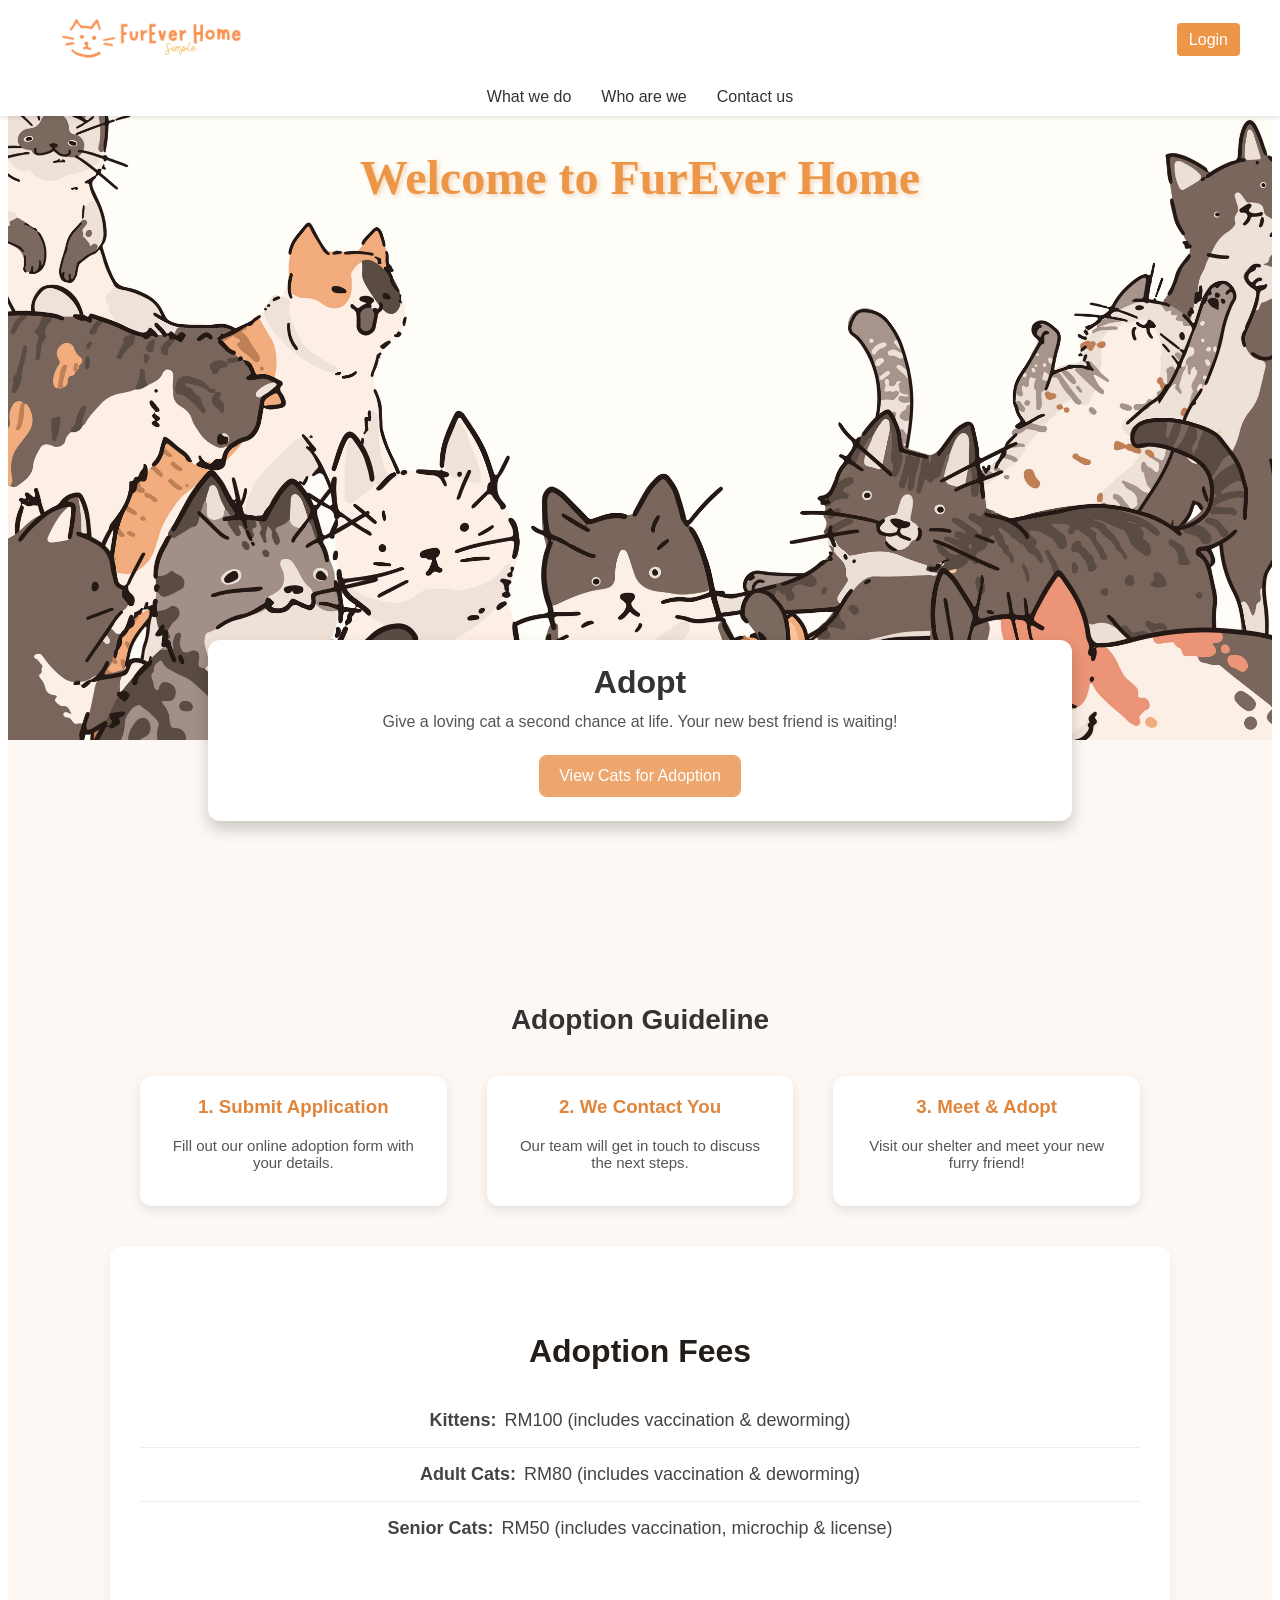
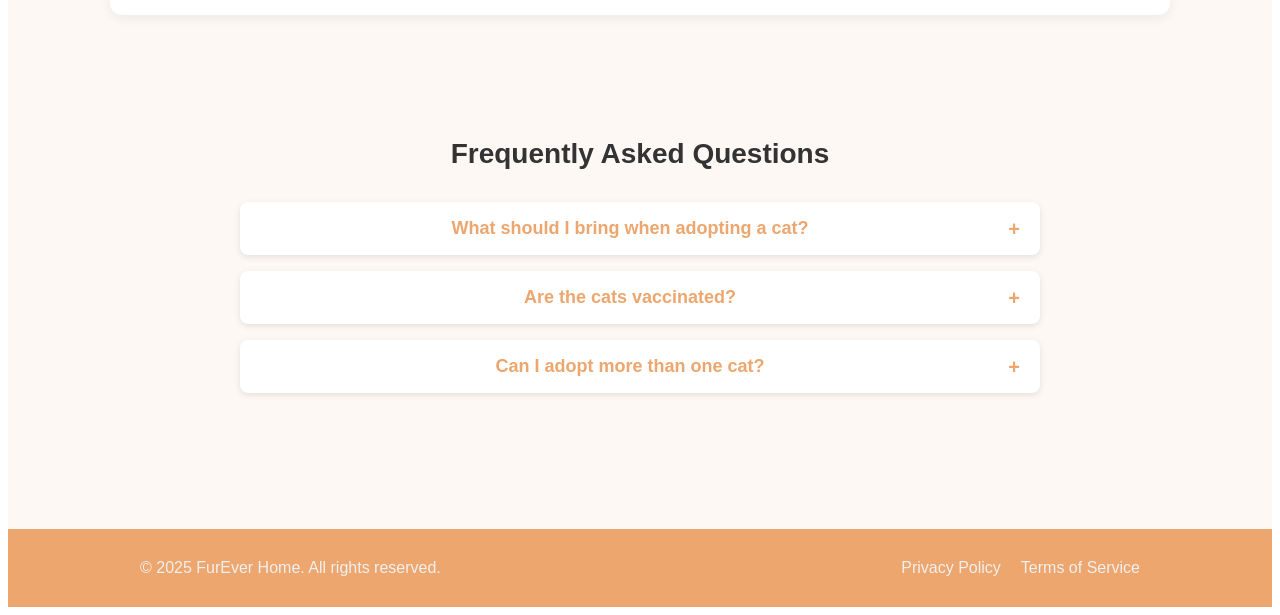
==== commit 3ec28ecb: "commite" ====
--- a/index.html
+++ b/index.html
@@ -48,18 +48,20 @@
 
 <section>
   <main>
+     
     <div class="hero-section">
       <img src="img/banner.jpg" alt="Cute cats for adoption" class="hero-image" />
       <h1 class="hero-text">Welcome to FurEver Home</h1>
     </div>
 
     <!-- Floating Card Section -->
-    <div class="adopt-box">
-      <h2>Adopt</h2>
-      <p>Give a loving cat a second chance at life. Your new best friend is waiting!</p>
-      <a href="cat_list_guest.php" class="adopt-btn">View Cats for Adoption</a>
-    </div>
-
+    <div class="wrap-adopt">
+      <div class="adopt-box">
+        <h2>Adopt</h2>
+        <p>Give a loving cat a second chance at life. Your new best friend is waiting!</p>
+        <a href="cat_list_guest.php" class="adopt-btn">View Cats for Adoption</a>
+      </div>
+    
     <section class="adoption-steps">
     <h2>Adoption Guideline</h2>
     <div class="steps-container">
@@ -76,7 +78,7 @@
         <p>Visit our shelter and meet your new furry friend!</p>
       </div>
     </div>   
-  
+    
     <section class="adoption-fees">
       <h2>Adoption Fees</h2>
       <ul>
@@ -106,7 +108,7 @@
     </section>
   </main>
 </section>
-  <footer class="site-footer">
+<footer class="site-footer">
   <div class="footer-container">
     <div class="footer-left">
       <p>&copy; 2025 FurEver Home. All rights reserved.</p>
@@ -116,7 +118,9 @@
       <a href="#">Terms of Service</a>
       
     </div>
+    </div>
   </div>
+   
 </footer>
 
 <script src="menu.js"></script>
--- a/style.css
+++ b/style.css
@@ -1,4 +1,6 @@
-
+body{
+  font-family: 'Segoe UI', sans-serif;
+}
 
 nav {
   background: #fff;
@@ -24,7 +26,7 @@
   justify-content: space-between;
   align-items: center;
   max-width: 1200px;
-  margin: 0 auto;
+  margin: 0px auto;
   padding: 12px 24px;
 }
 
@@ -248,16 +250,18 @@
 .cat-card .actions a {
   flex: 1;
   text-align: center;
-  padding: 8px 0;
+  padding: 8px 0px;
   border-radius: 4px;
   text-decoration: none;
   font-weight: 500;
   transition: background 0.3s;
+  font-size: 14px;
 }
 
 .cat-card .actions .btn-detail {
   background: #f5f5f5;
   color: #251d17;
+  
 }
 
 .cat-card .actions .btn-detail:hover {
@@ -326,7 +330,7 @@
 }
 .account-container {
   max-width: 380px;
-  margin: 60px auto;
+  margin: 150px auto 90px;
   background: #fff;
   padding: 32px;
   box-shadow: 0 2px 6px rgba(0,0,0,0.1);
@@ -339,6 +343,7 @@
   margin: 0 0 8px;
   font-weight: 400;
   font-style: bold;
+
 }
 .reset-password p {
   margin: 0 0 24px;
@@ -397,13 +402,17 @@
   margin-bottom: 10px;
 }
 
+.cancel,.create-account {
+  text-align: center;
+}
+
 .forgot-password a,
 .create-account a, 
 .cancel a {
   color: #251d17;
   text-decoration: none;
   font-weight: 500;
-
+  
 }
 .forgot-password a:hover,
 .create-account a:hover,
@@ -444,12 +453,14 @@
 }
 
 .hero-section {
+  background-color: #fdf8f4;
   position: relative;
   width: 100%;
   height: 50vw; /* Adjust height as needed */
   overflow: hidden;
   /*margin-top: 2px;*/
   z-index: 0;
+  
 }
 
 .hero-image {
@@ -462,7 +473,7 @@
 }
 
 .hero-text {
-    font-family: 'Comic Sans MS', 'Chalkboard SE', 'Patrick Hand', cursive;
+  font-family: 'Comic Sans MS', 'Chalkboard SE', 'Patrick Hand', cursive;
   position: absolute;
   top: 50px; /* Distance from top */
   left: 50%;
@@ -476,6 +487,9 @@
 }
 
 /* Floating Box */
+.wrap-adopt {
+  background-color: #fdf8f4;
+}
 .adopt-box {
   background-color: #ffffff;
   box-shadow: 0 8px 16px rgba(0,0,0,0.2);
@@ -487,6 +501,7 @@
   border-radius: 12px;
   position: relative;
   z-index: 1;
+  
 }
 
 .adopt-box h2 {
@@ -518,7 +533,7 @@
 
 /*adoption guideline*/
 .adoption-steps {
-  background-color: #f9f9f9;
+  background-color: #fdf8f4;
   padding: 60px 20px;
   text-align: center;
 }
@@ -607,7 +622,7 @@
 
 /*adoption faqs*/
 .adoption-faqs {
-  background-color: #f9f9f9;
+  background-color: #fdf8f4;
   padding: 60px 20px;
   max-width: 800px;
   margin: auto;
@@ -678,7 +693,7 @@
   background-color: rgb(236, 166, 110);
   color: #f0f0f0;
   padding: 30px 20px;
-  font-size: 14px;
+  font-size: 14px bold;
 }
 
 .footer-container {
@@ -714,9 +729,9 @@
 
 .adoptform-container {
     max-width: 1000px; 
-    margin: 60px auto;
+    margin: 120px auto;
     background: #fff;
-    padding: 40px;  
+    padding: 4px 40px 40px;  
     box-shadow: 0 2px 6px rgba(0,0,0,0.1);
     border-radius: 8px;
     align-items: flex-start;
@@ -773,12 +788,13 @@
 
 /*user dashboard profile*/
 .userbar-container {
+  background-color: #fdf8f4;
   margin-top: 5px;
   display: flex;
   align-items: center;
   justify-content: space-between;
   padding: 3rem 2rem 2rem 2rem;
-  background-color: white;
+  
   width: auto;
   border-bottom: 1px solid #ccc;
 }
@@ -819,6 +835,7 @@
 /* === Dashboard Cards Section === */
 
 .dashboard {
+  background-color: #fdf8f4;
   display: flex;
   justify-content: space-between;
   gap: 2rem;
@@ -891,8 +908,7 @@
   box-shadow: 0 4px 20px rgba(0, 0, 0, 0.06);
   border-left: 5px solid #ffc107;
   transition: all 0.3s ease-in-out;
-  font-family: 'Segoe UI', Tahoma, Geneva, Verdana, sans-serif;
-    max-width: 100%;         /* Prevents form from overflowing parent */
+  max-width: 100%;         /* Prevents form from overflowing parent */
   box-sizing: border-box;  /* Includes padding in width calculation */
 }
 
@@ -1058,7 +1074,7 @@
 
 /* Edit Button: orange like adopt */
 .btn-edit {
-  padding: 0.6rem 1.2rem;
+  padding: 0.5rem 1.2rem;
   background-color: #361bac;
   color: white;
   border: none;
@@ -1075,7 +1091,7 @@
 
 /* Cancel Button: red */
 .btn-cancel {
-  padding: 0.6rem 1.2rem;
+  padding: 0.5rem 1.2rem;
   background-color: #dc3545;
   color: white;
   border: none;
@@ -1138,3 +1154,24 @@
   width: 80px;
 }
 
+@media (max-width: 600px) {
+  .search-form {
+    flex-direction: column;
+    align-items: stretch;
+  }
+
+  .search-form input,
+  .search-form select,
+  .search-form .button-group {
+    width: 100%;
+    max-width: none;
+  }
+
+  .button-group {
+    flex-direction: column;
+  }
+
+  .btn-search, .btn-reset {
+    width: 100%;
+  }
+}
